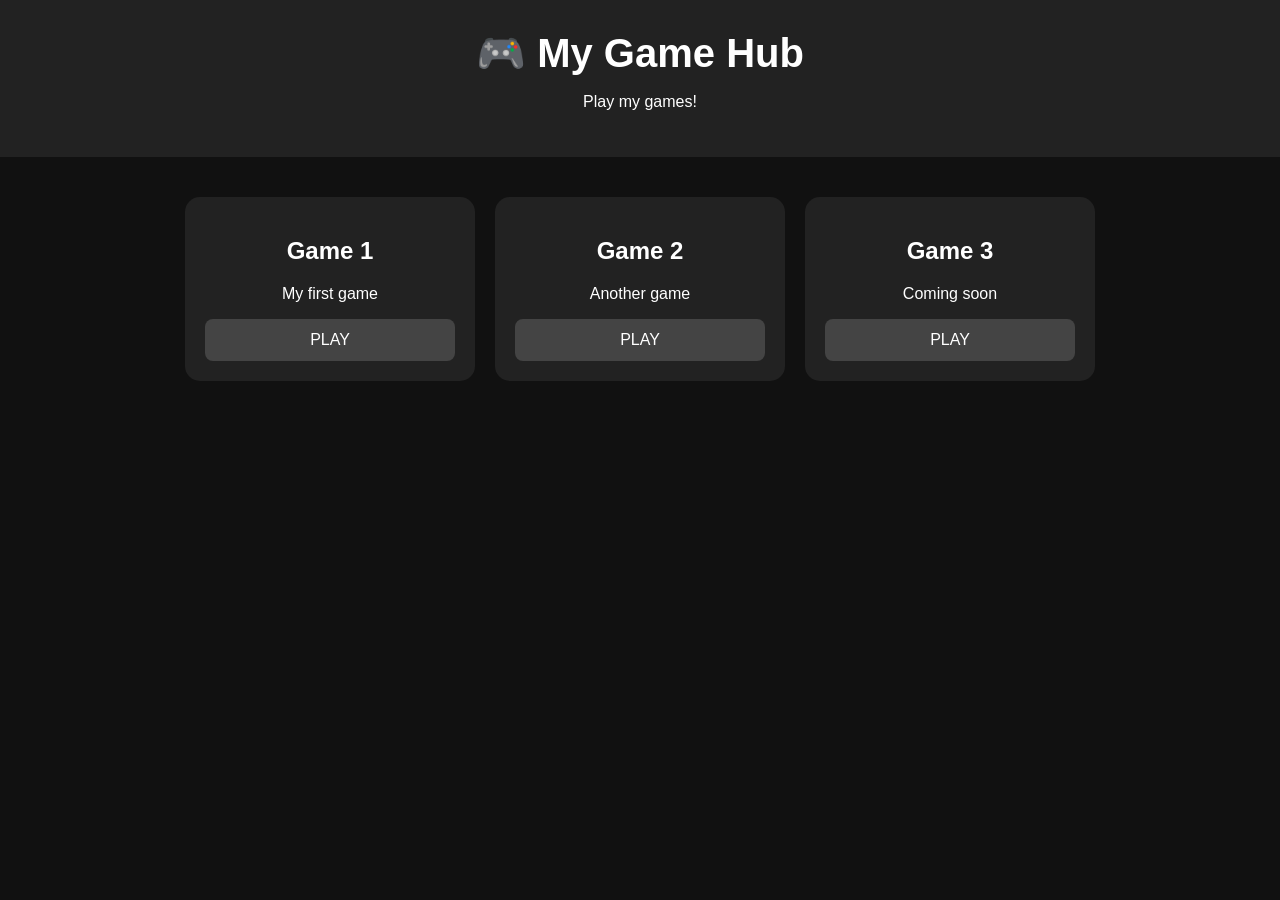
==== index.html @ 22b182c5 "Create index.html" ====
<!DOCTYPE html>
<html>
<head>
    <title>My Game Hub</title>
    <style>
        body {
            margin: 0;
            font-family: Arial, sans-serif;
            background: #111;
            color: white;
            text-align: center;
        }

        header {
            background: #222;
            padding: 30px;
        }

        h1 {
            margin: 0;
            font-size: 40px;
        }

        .games {
            display: flex;
            flex-wrap: wrap;
            justify-content: center;
            gap: 20px;
            padding: 40px;
        }

        .game {
            background: #222;
            width: 250px;
            padding: 20px;
            border-radius: 15px;
        }

        .game img {
            width: 100%;
            border-radius: 10px;
        }

        .game a {
            display: block;
            margin-top: 15px;
            padding: 12px;
            background: #444;
            color: white;
            text-decoration: none;
            border-radius: 8px;
        }

        .game a:hover {
            background: #666;
        }
    </style>
</head>

<body>

<header>
    <h1>🎮 My Game Hub</h1>
    <p>Play my games!</p>
</header>

<div class="games">

    <div class="game">
        <h2>Game 1</h2>
        <p>My first game</p>
        <a href="#">PLAY</a>
    </div>

    <div class="game">
        <h2>Game 2</h2>
        <p>Another game</p>
        <a href="#">PLAY</a>
    </div>

    <div class="game">
        <h2>Game 3</h2>
        <p>Coming soon</p>
        <a href="#">PLAY</a>
    </div>

</div>

</body>
</html>
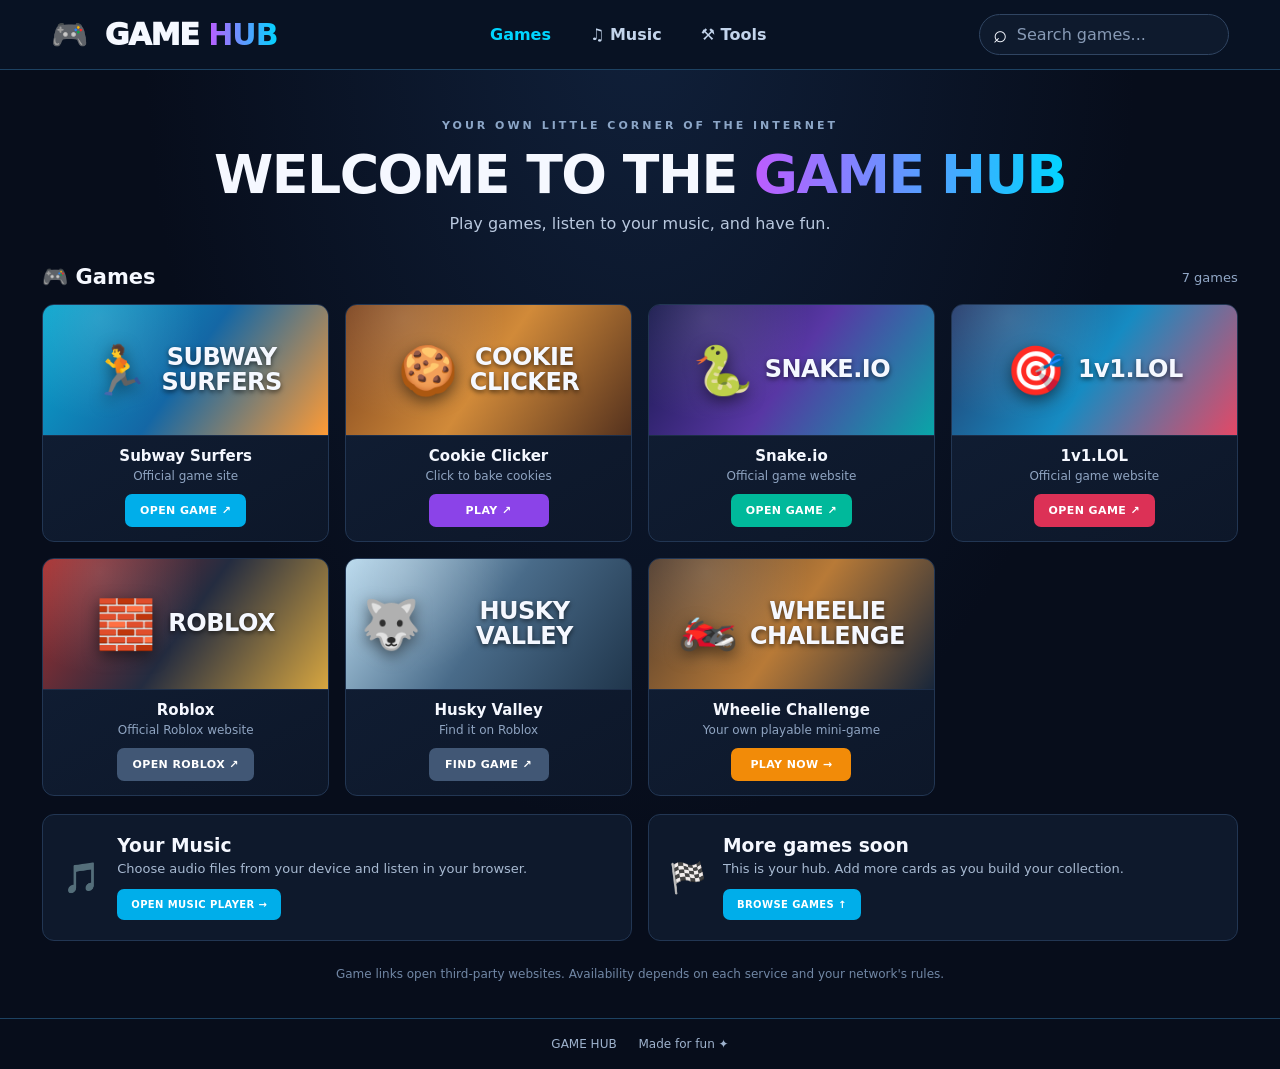
==== commit eca6066a: "Add files via upload" ====
--- a/index.html
+++ b/index.html
@@ -1,90 +1,78 @@
-<!DOCTYPE html>
-<html>
+<!doctype html>
+<html lang="en">
 <head>
-    <title>My Game Hub</title>
-    <style>
-        body {
-            margin: 0;
-            font-family: Arial, sans-serif;
-            background: #111;
-            color: white;
-            text-align: center;
-        }
-
-        header {
-            background: #222;
-            padding: 30px;
-        }
-
-        h1 {
-            margin: 0;
-            font-size: 40px;
-        }
-
-        .games {
-            display: flex;
-            flex-wrap: wrap;
-            justify-content: center;
-            gap: 20px;
-            padding: 40px;
-        }
-
-        .game {
-            background: #222;
-            width: 250px;
-            padding: 20px;
-            border-radius: 15px;
-        }
-
-        .game img {
-            width: 100%;
-            border-radius: 10px;
-        }
-
-        .game a {
-            display: block;
-            margin-top: 15px;
-            padding: 12px;
-            background: #444;
-            color: white;
-            text-decoration: none;
-            border-radius: 8px;
-        }
-
-        .game a:hover {
-            background: #666;
-        }
-    </style>
+  <meta charset="utf-8">
+  <meta name="viewport" content="width=device-width, initial-scale=1">
+  <title>Game Hub</title>
+  <link rel="stylesheet" href="style.css">
 </head>
-
 <body>
-
-<header>
-    <h1>🎮 My Game Hub</h1>
-    <p>Play my games!</p>
+<header class="topbar">
+  <a class="brand" href="index.html"><span class="brand-icon">🎮</span> GAME <b>HUB</b></a>
+  <nav><a class="active" href="#games">Games</a><a href="music.html">♫ Music</a><a href="#tools">⚒ Tools</a></nav>
+  <label class="search"><span>⌕</span><input id="search" type="search" placeholder="Search games..." aria-label="Search games"></label>
 </header>
-
-<div class="games">
-
-    <div class="game">
-        <h2>Game 1</h2>
-        <p>My first game</p>
-        <a href="#">PLAY</a>
+<main>
+  <section class="hero">
+    <p class="eyebrow">YOUR OWN LITTLE CORNER OF THE INTERNET</p>
+    <h1>WELCOME TO THE <span>GAME HUB</span></h1>
+    <p>Play games, listen to your music, and have fun.</p>
+  </section>
+  <section id="games">
+    <div class="section-heading"><h2>🎮 Games</h2><span id="count">7 games</span></div>
+    <div class="game-grid" id="gameGrid">
+      <article class="game-card" data-name="subway surfers">
+        <div class="art art-subway"><span>🏃</span><strong>SUBWAY<br>SURFERS</strong></div>
+        <div class="card-info"><h3>Subway Surfers</h3><p>Official game site</p><a class="play" href="https://subwaysurfers.com/" target="_blank" rel="noopener">OPEN GAME ↗</a></div>
+      </article>
+      <article class="game-card" data-name="cookie clicker">
+        <div class="art art-cookie"><span>🍪</span><strong>COOKIE<br>CLICKER</strong></div>
+        <div class="card-info"><h3>Cookie Clicker</h3><p>Click to bake cookies</p><a class="play purple" href="https://orteil.dashnet.org/cookieclicker/" target="_blank" rel="noopener">PLAY ↗</a></div>
+      </article>
+      <article class="game-card" data-name="snake io snakeio">
+        <div class="art art-snake"><span>🐍</span><strong>SNAKE.IO</strong></div>
+        <div class="card-info"><h3>Snake.io</h3><p>Official game website</p><a class="play green" href="https://snake.io/" target="_blank" rel="noopener">OPEN GAME ↗</a></div>
+      </article>
+      <article class="game-card" data-name="1v1 lol 1v1lol">
+        <div class="art art-shooter"><span>🎯</span><strong>1v1.LOL</strong></div>
+        <div class="card-info"><h3>1v1.LOL</h3><p>Official game website</p><a class="play red" href="https://1v1.lol/" target="_blank" rel="noopener">OPEN GAME ↗</a></div>
+      </article>
+      <article class="game-card" data-name="roblox">
+        <div class="art art-roblox"><span>🧱</span><strong>ROBLOX</strong></div>
+        <div class="card-info"><h3>Roblox</h3><p>Official Roblox website</p><a class="play slate" href="https://www.roblox.com/" target="_blank" rel="noopener">OPEN ROBLOX ↗</a></div>
+      </article>
+      <article class="game-card" data-name="husky valley husky valley roblox">
+        <div class="art art-husky"><span>🐺</span><strong>HUSKY VALLEY</strong></div>
+        <div class="card-info"><h3>Husky Valley</h3><p>Find it on Roblox</p><a class="play slate" href="https://www.roblox.com/discover/" target="_blank" rel="noopener">FIND GAME ↗</a></div>
+      </article>
+      <article class="game-card" data-name="wheelie motorcycle bike">
+        <div class="art art-wheelie"><span>🏍️</span><strong>WHEELIE<br>CHALLENGE</strong></div>
+        <div class="card-info"><h3>Wheelie Challenge</h3><p>Your own playable mini-game</p><a class="play orange" href="wheelie.html">PLAY NOW →</a></div>
+      </article>
     </div>
-
-    <div class="game">
-        <h2>Game 2</h2>
-        <p>Another game</p>
-        <a href="#">PLAY</a>
-    </div>
-
-    <div class="game">
-        <h2>Game 3</h2>
-        <p>Coming soon</p>
-        <a href="#">PLAY</a>
-    </div>
-
-</div>
-
+    <p class="empty hidden" id="empty">No games match your search.</p>
+  </section>
+  <section class="feature-row" id="tools">
+    <div class="feature"><span class="feature-icon">🎵</span><div><h3>Your Music</h3><p>Choose audio files from your device and listen in your browser.</p><a class="small-btn" href="music.html">OPEN MUSIC PLAYER →</a></div></div>
+    <div class="feature"><span class="feature-icon">🏁</span><div><h3>More games soon</h3><p>This is your hub. Add more cards as you build your collection.</p><a class="small-btn" href="#games">BROWSE GAMES ↑</a></div></div>
+  </section>
+  <p class="note">Game links open third-party websites. Availability depends on each service and your network's rules.</p>
+</main>
+<footer>GAME HUB <span>Made for fun ✦</span></footer>
+<script>
+const search = document.getElementById('search');
+const cards = [...document.querySelectorAll('.game-card')];
+search.addEventListener('input', () => {
+  const q = search.value.trim().toLowerCase();
+  let shown = 0;
+  cards.forEach(card => {
+    const match = card.dataset.name.includes(q);
+    card.classList.toggle('hidden', !match);
+    if (match) shown++;
+  });
+  document.getElementById('count').textContent = shown + (shown === 1 ? ' game' : ' games');
+  document.getElementById('empty').classList.toggle('hidden', shown !== 0);
+});
+</script>
 </body>
 </html>
--- a/style.css
+++ b/style.css
@@ -0,0 +1,12 @@
+*{box-sizing:border-box} :root{color-scheme:dark;--bg:#070d1b;--panel:#101b30;--line:#223653;--cyan:#00d5ff;--purple:#a855f7;--muted:#9db0ca}
+body{margin:0;background:radial-gradient(ellipse at top,#10203a 0,#070d1b 55%);color:#f5f8ff;font-family:Inter,ui-sans-serif,system-ui,-apple-system,Segoe UI,sans-serif;min-height:100vh}
+a{color:inherit;text-decoration:none}.topbar{height:auto;min-height:70px;padding:14px clamp(16px,4vw,54px);display:flex;align-items:center;justify-content:space-between;gap:24px;border-bottom:1px solid #1d4262;background:#081223;position:sticky;top:0;z-index:5}
+.brand{font-size:clamp(20px,2.4vw,30px);font-weight:950;letter-spacing:-1px;white-space:nowrap}.brand-icon{margin-right:8px}.brand b,.hero h1 span{background:linear-gradient(90deg,#bd5cff,#00d5ff);-webkit-background-clip:text;background-clip:text;color:transparent}
+nav{display:flex;gap:clamp(12px,3vw,35px);font-weight:700;color:#c3d4eb}nav a{padding:10px 2px}nav a:hover,nav .active{color:var(--cyan)}
+.search{display:flex;align-items:center;gap:8px;background:#0e1a2d;border:1px solid #304562;border-radius:25px;padding:9px 13px;min-width:170px;max-width:250px;width:23%}.search span{font-size:24px;line-height:15px}.search input{min-width:0;width:100%;background:transparent;border:0;outline:0;color:white;font:inherit}.search input::placeholder{color:#879ab5}
+main{max-width:1440px;margin:auto;padding:0 clamp(16px,3.3vw,46px)}.hero{text-align:center;padding:38px 12px 24px}.eyebrow{font-size:11px;letter-spacing:3px;color:#8ca6c7;font-weight:800}.hero h1{font-size:clamp(27px,4.2vw,54px);line-height:1.08;margin:14px 0 10px;letter-spacing:-1.5px}.hero p:last-child{color:#b9c8de;margin:0}
+.section-heading{display:flex;align-items:center;justify-content:space-between;margin:8px 0 15px}.section-heading h2{font-size:21px;margin:0}.section-heading span{color:#91a7c6;font-size:13px}
+.game-grid{display:grid;grid-template-columns:repeat(4,minmax(0,1fr));gap:16px}.game-card{border:1px solid var(--line);border-radius:12px;overflow:hidden;background:linear-gradient(150deg,#111f36,#0d1729);transition:transform .18s,border-color .18s}.game-card:hover{transform:translateY(-3px);border-color:#4b7aab}.art{height:130px;display:flex;align-items:center;justify-content:center;gap:12px;padding:15px;text-align:center;position:relative;overflow:hidden}.art:before{content:"";position:absolute;inset:0;background:radial-gradient(circle at 20% 10%,#ffffff22,transparent 40%)}.art span{font-size:48px;filter:drop-shadow(0 5px 8px #0008)}.art strong{font-size:clamp(17px,2vw,24px);line-height:1.05;text-shadow:0 2px 5px #0009;letter-spacing:-.5px}.art-subway{background:linear-gradient(125deg,#07a6ce,#1467a5,#ff9b35)}.art-cookie{background:linear-gradient(125deg,#7c431e,#d18a39,#55321e)}.art-snake{background:linear-gradient(125deg,#16174b,#5837a4,#09a6a8)}.art-shooter{background:linear-gradient(125deg,#243a6b,#168bc2,#e44866)}.art-roblox{background:linear-gradient(125deg,#a82d2d,#242c40,#d7a640)}.art-husky{background:linear-gradient(125deg,#b8d9ed,#496b89,#20364c)}.art-wheelie{background:linear-gradient(125deg,#4e3a2c,#b87a37,#18263a)}.card-info{padding:11px 13px 14px;text-align:center;border-top:1px solid #1d2e49}.card-info h3{font-size:15px;margin:0 0 4px}.card-info p{font-size:12px;color:#8fa4c1;margin:0 0 11px}.play,.small-btn{display:inline-block;border:0;border-radius:7px;background:#00aeea;color:white;font-weight:850;font-size:11px;letter-spacing:.4px;padding:10px 15px;min-width:120px;text-align:center;cursor:pointer}.play:hover,.small-btn:hover{filter:brightness(1.15)}.purple{background:#8b43e8}.green{background:#00b99b}.red{background:#dc3156}.slate{background:#415775}.orange{background:#f28b08}.feature-row{display:grid;grid-template-columns:1fr 1fr;gap:16px;margin:18px 0}.feature{display:flex;align-items:center;gap:17px;padding:20px;border:1px solid var(--line);border-radius:12px;background:#0e192c}.feature-icon{font-size:30px}.feature h3{margin:0 0 5px}.feature p{font-size:13px;color:#a8bad2;margin:0 0 13px}.small-btn{font-size:10px;min-width:0;padding:10px 14px}.note{text-align:center;color:#7187a5;font-size:12px;padding:8px 0 25px}footer{border-top:1px solid #1d4262;text-align:center;padding:18px;color:#9eb2cd;font-size:12px}footer span{margin-left:18px}.hidden{display:none!important}
+.page-wrap{max-width:950px;margin:40px auto;padding:0 18px}.panel{background:#0e192c;border:1px solid var(--line);border-radius:16px;padding:clamp(18px,4vw,32px);margin:20px 0}.panel h1,.panel h2{margin-top:0}.muted{color:var(--muted)}.back{display:inline-block;color:var(--cyan);margin:20px 0}.controls{display:flex;gap:10px;flex-wrap:wrap;align-items:center}.controls button,.file-label{border:0;border-radius:8px;padding:11px 15px;background:#087fae;color:white;font-weight:800;cursor:pointer}.controls button.secondary{background:#263b59}.controls input[type=range]{max-width:180px}.status{color:#a8bad2;font-size:14px}
+@media(max-width:900px){.game-grid{grid-template-columns:repeat(2,minmax(0,1fr))}.topbar{flex-wrap:wrap}.search{width:100%;max-width:none;order:3}nav{margin-left:auto}}
+@media(max-width:520px){nav{order:2;width:100%;justify-content:space-around}.game-grid{gap:10px}.art{height:110px;flex-direction:column;gap:2px}.art span{font-size:32px}.art strong{font-size:16px}.feature-row{grid-template-columns:1fr}.hero{padding-top:26px}}
